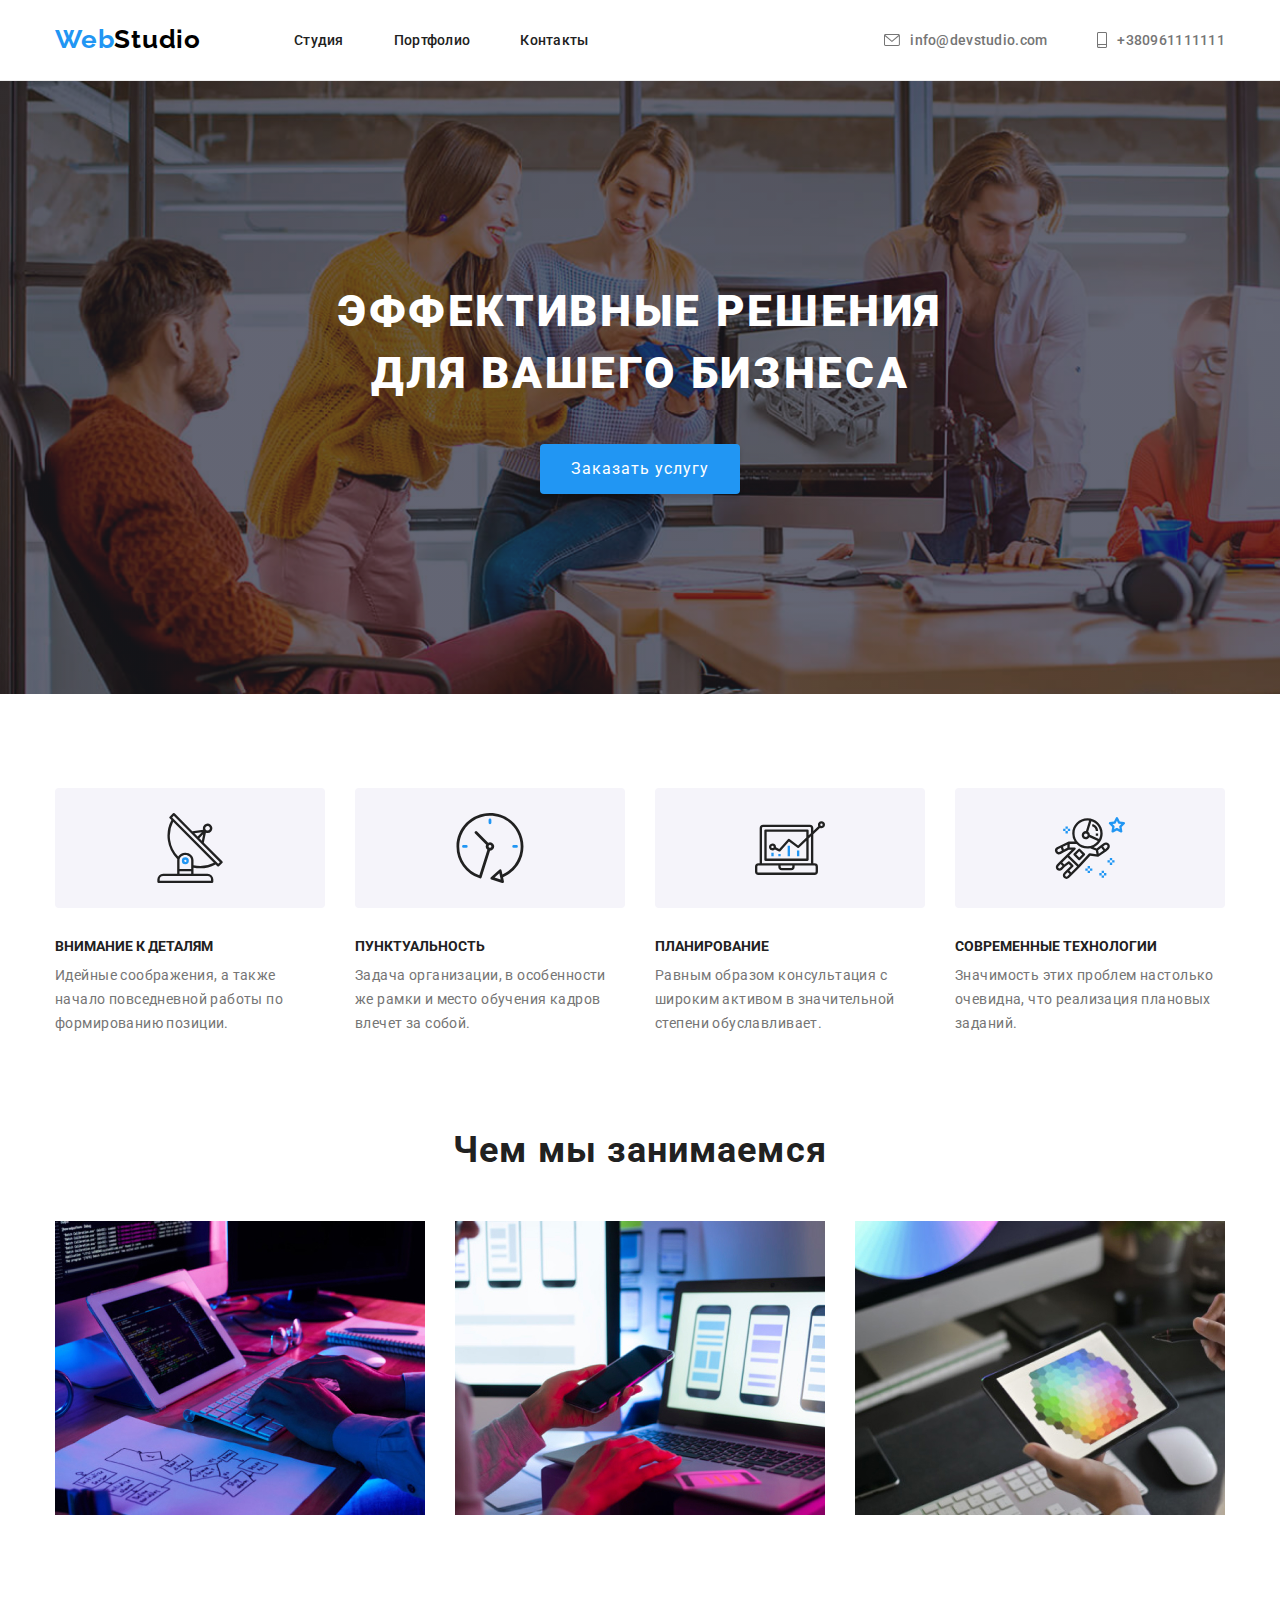
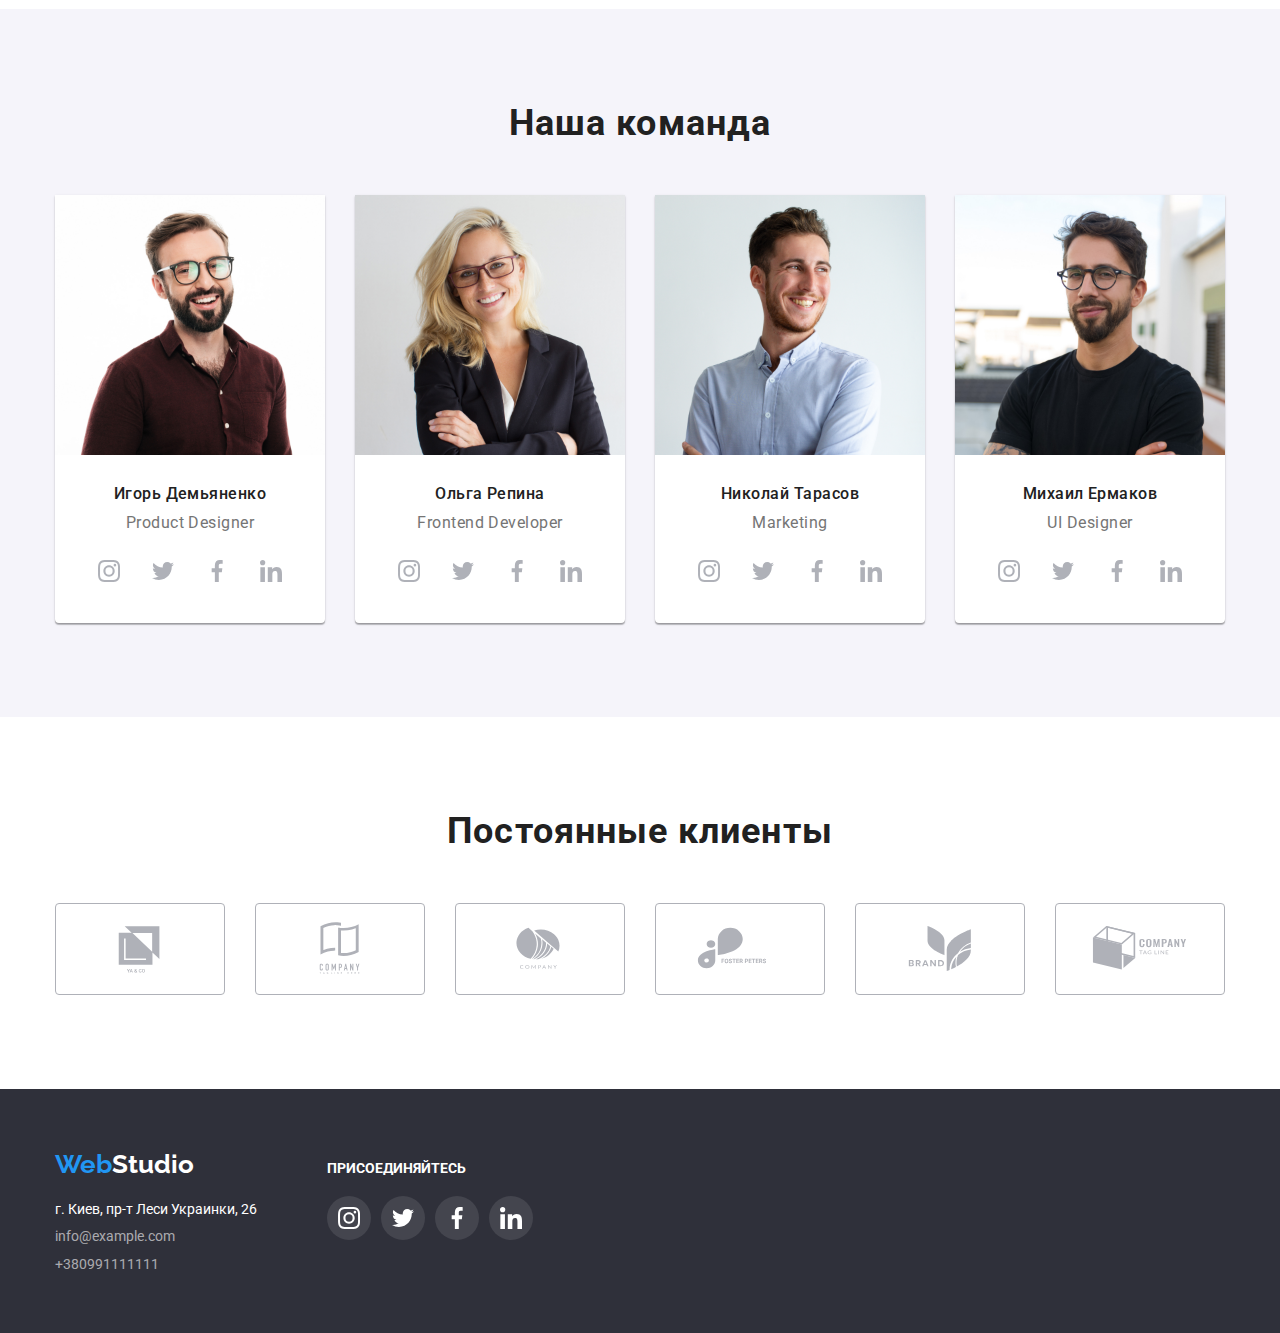
==== index.html @ 51a634ec "Добавляет файлы" ====
<!DOCTYPE html>
<html lang="ru">
  <head>
    <meta charset="utf-8" />
    <title>Студия</title>
    <link rel="preconnect" href="https://fonts.googleapis.com" />
    <link rel="preconnect" href="https://fonts.gstatic.com" crossorigin />
    <link
      href="https://fonts.googleapis.com/css2?family=Raleway:wght@700&family=Roboto:wght@400;500;700;900&display=swap"
      rel="stylesheet"
    />
    <link
      rel="stylesheet"
      href="https://cdnjs.cloudflare.com/ajax/libs/modern-normalize/1.1.0/modern-normalize.min.css"
    />
    <link rel="stylesheet" href="./css/styles.css" />
  </head>

  <body>
    <!--Хедер страницы студиа-->
    <header class="page-header">
      <div class="container maine-nav">
        <a class="logo-header" href="./index.html"
          >Web<samp class="logostudio-header">Studio</samp></a
        >
        <!--Блок навигацыи-->
        <nav>
          <ul class="nav">
            <li class="item">
              <a class="nav-link current" href="./index.html">Студия</a>
            </li>
            <li class="item">
              <a class="nav-link current" href="./portfolio.html">Портфолио</a>
            </li>
            <li class="item"><a class="nav-link" href="">Контакты</a></li>
          </ul>
        </nav>
        <!--Блок контактов хедер-->
        <ul class="contact">
          <li class="item">
            <a class="contact-link" href="mailto:info@devstudio.com"
              ><svg class="icon-contact" width="16" height="12">
                <use href="./images/icon/icons.svg#mail"></use></svg>info@devstudio.com</a>
          </li>
          <li class="item">
            <a class="contact-link" href="tel:+380961111111"
              ><svg class="icon-contact" width="10" height="16">
                <use href="./images/icon/icons.svg#tel"></use></svg>+380961111111</a>
          </li>
        </ul>
      </div>
    </header>

    <main>
      <section class="slogan">
        <h1 class="slogan-text">
          Эффективные решения <br />
          для вашего бизнеса
        </h1>
        <button class="slogan-button" type="button">Заказать услугу</button>
      </section>
      <!--Секцыя приимуществ-->
      <section class="section">
        <div class="container">
          <h2 class="title-benefits">Наши преимущества</h2>
          <ul class="content-list">
            <li class="list">
              <div class="icon-benefits">
                <svg class="content-icon" width="70" height="70">
                  <use href="./images/icon/icons.svg#antenna"></use>
                </svg>
              </div>
              <h3 class="list-title">Внимание к деталям</h3>
              <p class="list-text">
                Идейные соображения, а также начало повседневной работы по
                формированию позиции.
              </p>
            </li>
            <li class="list">
              <div class="icon-benefits">
                <svg class="content-icon" width="70" height="70">
                  <use href="./images/icon/icons.svg#clock"></use>
                </svg>
              </div>
              <h3 class="list-title">Пунктуальность</h3>
              <p class="list-text">
                Задача организации, в особенности же рамки и место обучения
                кадров влечет за собой.
              </p>
            </li>
            <li class="list">
              <div class="icon-benefits">
                <svg class="content-icon" lwidth="70" height="70">
                  <use href="./images/icon/icons.svg#diagram"></use>
                </svg>
              </div>
              <h3 class="list-title">Планирование</h3>
              <p class="list-text">
                Равным образом консультация с широким активом в значительной
                степени обуславливает.
              </p>
            </li>
            <li class="list">
              <div class="icon-benefits">
                <svg class="content-icon" lwidth="70" height="70">
                  <use href="./images/icon/icons.svg#astronaut"></use>
                </svg>
              </div>
              <h3 class="list-title">Современные технологии</h3>
              <p class="list-text">
                Значимость этих проблем настолько очевидна, что реализация
                плановых заданий.
              </p>
            </li>
          </ul>
        </div>
      </section>

      <!--Фото деятельности-->
      <section class="work section">
        <div class="container">
          <h2 class="work-title">Чем мы занимаемся</h2>
          <ul class="work-list">
            <li class="list-work">
              <img
                src="./images/whatarewedoing/imag1.jpg"
                alt="Набор кода"
                width="370"
                height="294"
              />
            </li>
            <li class="list-work">
              <img
                src="./images/whatarewedoing/imag2.jpg"
                alt="Мобильный телефон"
                width="370"
                height="294"
              />
            </li>
            <li class="list-work">
              <img
                src="./images/whatarewedoing/imag3.jpg"
                alt="Планшет с кубичной палитрой"
                width="370"
                height="294"
              />
            </li>
          </ul>
        </div>
      </section>
      <!--Секцыя с командой-->
      <section class="team section">
        <div class="container">
          <h2 class="team-title">Наша команда</h2>
          <ul class="team-list">
            <li class="foto-team-list">
              <img
                class="foto-team"
                src="./images/ourteam/imag1.jpg"
                alt="Игорь Демьяненко"
                width="270"
                height="260"
              />
              <div class="team-subtitle-text">
                <h3 class="team-subtitle">Игорь Демьяненко</h3>
                <p class="team-text" lang="en">Product Designer</p>
                <ul class="socials list">
                  <li class="socials-item">
                    <a class="socials-link socials-link-instagram link" href="">
                      <svg class="socials-icon" width="22" height="22">
                        <use href="./images/icon/icons.svg#instagram"></use>
                      </svg>
                    </a>
                  </li>
                  <li class="socials-item">
                    <a class="socials-link link socials-link-twitter" href="">
                      <svg class="socials-icon" width="22" height="22">
                        <use href="./images/icon/icons.svg#twitter"></use>
                      </svg>
                    </a>
                  </li>
                  <li class="socials-item">
                    <a class="socials-link socials-link-facebook link" href="">
                      <svg class="socials-icon" width="22" height="22">
                        <use href="./images/icon/icons.svg#facebook"></use>
                      </svg>
                    </a>
                  </li>
                  <li class="socials-item">
                    <a class="socials-link socials-link-linkedin link" href="">
                      <svg class="socials-icon" width="22" height="22">
                        <use href="./images/icon/icons.svg#linkedin"></use>
                      </svg>
                    </a>
                  </li>
                </ul>
              </div>
            </li>
            <li class="foto-team-list">
              <img
                class="foto-team"
                src="./images/ourteam/imag2.jpg"
                alt="Ольга Репина"
                width="270"
                height="260"
              />
              <div class="team-subtitle-text">
                <h3 class="team-subtitle">Ольга Репина</h3>
                <p class="team-text" lang="en">Frontend Developer</p>
                <ul class="socials list">
                  <li class="socials-item">
                    <a class="socials-link socials-link-instagram link" href="">
                      <svg class="socials-icon" width="22" height="22">
                        <use href="./images/icon/icons.svg#instagram"></use>
                      </svg>
                    </a>
                  </li>
                  <li class="socials-item">
                    <a class="socials-link link socials-link-twitter" href="">
                      <svg class="socials-icon" width="22" height="22">
                        <use href="./images/icon/icons.svg#twitter"></use>
                      </svg>
                    </a>
                  </li>
                  <li class="socials-item">
                    <a class="socials-link socials-link-facebook link" href="">
                      <svg class="socials-icon" width="22" height="22">
                        <use href="./images/icon/icons.svg#facebook"></use>
                      </svg>
                    </a>
                  </li>
                  <li class="socials-item">
                    <a class="socials-link socials-link-linkedin link" href="">
                      <svg class="socials-icon" width="22" height="22">
                        <use href="./images/icon/icons.svg#linkedin"></use>
                      </svg>
                    </a>
                  </li>
                </ul>
              </div>
            </li>
            <li class="foto-team-list">
              <img
                class="foto-team"
                src="./images/ourteam/imag3.jpg"
                alt="Николай Тарасов"
                width="270"
                height="260"
              />
              <div class="team-subtitle-text">
                <h3 class="team-subtitle">Николай Тарасов</h3>
                <p class="team-text" lang="en">Marketing</p>
                <ul class="socials list">
                  <li class="socials-item">
                    <a class="socials-link socials-link-instagram link" href="">
                      <svg class="socials-icon" width="22" height="22">
                        <use href="./images/icon/icons.svg#instagram"></use>
                      </svg>
                    </a>
                  </li>
                  <li class="socials-item">
                    <a class="socials-link link socials-link-twitter" href="">
                      <svg class="socials-icon" width="22" height="22">
                        <use href="./images/icon/icons.svg#twitter"></use>
                      </svg>
                    </a>
                  </li>
                  <li class="socials-item">
                    <a class="socials-link socials-link-facebook link" href="">
                      <svg class="socials-icon" width="22" height="22">
                        <use href="./images/icon/icons.svg#facebook"></use>
                      </svg>
                    </a>
                  </li>
                  <li class="socials-item">
                    <a class="socials-link socials-link-linkedin link" href="">
                      <svg class="socials-icon" width="22" height="22">
                        <use href="./images/icon/icons.svg#linkedin"></use>
                      </svg>
                    </a>
                  </li>
                </ul>
              </div>
            </li>
            <li class="foto-team-list">
              <img
                class="foto-team"
                src="./images/ourteam/imag4.jpg"
                alt="Михаил Ермаков"
                width="270"
                height="260"
              />
              <div class="team-subtitle-text">
                <h3 class="team-subtitle">Михаил Ермаков</h3>
                <p class="team-text" lang="en">UI Designer</p>
                <ul class="socials list">
                  <li class="socials-item">
                    <a class="socials-link socials-link-instagram link" href="">
                      <svg class="socials-icon" width="22" height="22">
                        <use href="./images/icon/icons.svg#instagram"></use>
                      </svg>
                    </a>
                  </li>
                  <li class="socials-item">
                    <a class="socials-link link socials-link-twitter" href="">
                      <svg class="socials-icon" width="22" height="22">
                        <use href="./images/icon/icons.svg#twitter"></use>
                      </svg>
                    </a>
                  </li>
                  <li class="socials-item">
                    <a class="socials-link socials-link-facebook link" href="">
                      <svg class="socials-icon" width="22" height="22">
                        <use href="./images/icon/icons.svg#facebook"></use>
                      </svg>
                    </a>
                  </li>
                  <li class="socials-item">
                    <a class="socials-link socials-link-linkedin link" href="">
                      <svg class="socials-icon" width="22" height="22">
                        <use href="./images/icon/icons.svg#linkedin"></use>
                      </svg>
                    </a>
                  </li>
                </ul>
              </div>
            </li>
          </ul>
        </div>
      </section>
      <!--Секция постояные клиенти-->
      <section class="clients section">
        <div class="container">
        <h2 class="title-clients">Постоянные клиенты</h2>
        <ul class="clients-list-icon-link">
          <li class="clients-list">
            <a class="clients-link" href="">
              <svg class="clients-icon" width="106" height="60">
                <use href="./images/icon/icons.svg#Logo1"></use>
              </svg>
            </a>
          </li>
          <li class="clients-list">
            <a class="clients-link" href="">
              <svg class="clients-icon" width="106" height="60">
                <use href="./images/icon/icons.svg#Logo2"></use>
              </svg>
            </a>
          </li>
          <li class="clients-list">
            <a class="clients-link" href="">
              <svg class="clients-icon" width="106" height="60">
                <use href="./images/icon/icons.svg#Logo3"></use>
              </svg>
            </a>
          </li>
          <li class="clients-list">
            <a class="clients-link" href="">
              <svg class="clients-icon" width="106" height="60">
                <use href="./images/icon/icons.svg#Logo4"></use>
              </svg>
            </a>
          </li>
          <li class="clients-list">
            <a class="clients-link" href="">
              <svg class="clients-icon" width="106" height="60">
                <use href="../images/icon/icons.svg#Logo5"></use>
              </svg>
            </a>
          </li>
          <li class="clients-list">
            <a class="clients-link" href="">
              <svg class="clients-icon" width="106" height="60">
                <use href="./images/icon/icons.svg#Logo6"></use>
              </svg>
            </a>
          </li>
        </ul>
      </div>
      </section>
    </main>
    <!--Футер страницы Студия с контактами-->
    <footer class="page-footer">
      <div class="container footer-container">
      <div class="address-wraper">
        <a class="logo-footer" href="./index.html"
          >Web<samp class="logostudio-footer">Studio</samp></a>
        <address class="address">
          <ul class="address-list">
            <li class="contact-list-footer">
              <a
                class="contactfooter-map"
                href="https://www.google.com/maps/place/бул.+Леси+Украинки,+26,+Киев,+02000/data=!4m2!3m1!1s0x40d4cf0e033ecbe9:0x57a4dffefec77da0?sa=X&ved=2ahUKEwislPPghuL1AhVr-ioKHfEvBboQ8gF6BAgbEAE"
                target="_blank"
                >г. Киев, пр-т Леси Украинки, 26</a>
            </li>
            <li class="contact-list-footer">
              <a class="contactfooter" href="mailto:info@example.com"
                >info@example.com</a>
            </li>
            <li class="contact-list-footer">
              <a class="contactfooter" href="tel:+380991111111"
                >+380991111111</a>
            </li>
          </ul>
        </address>
      </div>
      <div class="socials-link-wraper">
        <h2 class="text-footer-socials">присоединяйтесь</h2>
        <ul class="socials-list-footer">
          <li class="socials-footer">
            <a class="socials-link-footer" href="">
              <svg class="socials-icon-footer" width="22" height="22">
                <use href="./images/icon/icons.svg#instagram"></use>
              </svg>
            </a>
          </li>
          <li class="socials-footer">
            <a class="socials-link-footer" href="">
              <svg class="socials-icon-footer" width="22" height="22">
                <use href="./images/icon/icons.svg#twitter"></use>
              </svg>
            </a>
          </li>
          <li class="socials-footer">
            <a class="socials-link-footer" href="">
              <svg class="socials-icon-footer" width="22" height="22">
                <use href="./images/icon/icons.svg#facebook"></use>
              </svg>
            </a>
          </li>
          <li class="socials-footer">
            <a class="socials-link-footer" href="">
              <svg class="socials-icon-footer" width="22" height="22">
                <use href="./images/icon/icons.svg#linkedin"></use>
              </svg>
            </a>
          </li>
        </ul>
      </div>
    </div>
    </footer>
  </body>
</html>
---- css/styles.css ----
:root {
  /*Шрифти*/
  --main-fons: "Roboto", sans-serif;
  --secondary-fons: "Raleway", sans-serif;
  /*Цвет*/
  --main-color: #212121;
  --complementary-color: #757575;
  --activ-link-but: #2196f3;
  --background-button: #f5f4fa;
  --white: #fff;
  --icon-color: #AFB1B8;
}

h1,
h2,
h3,
h4,
p {
  margin-top: 0;
  margin-bottom: 0;
}

ul {
  list-style: none;
  margin: 0;
  padding: 0;
}

body {
  color: var(--main-color);
  background-color: var(--white);
  font-family: var(--main-fons);
}

img {
  max-width: 100%;
  height: auto;
  display: block;
}
.container {
  width: 1200px;
  padding-left: 15px;
  padding-right: 15px;
  margin-left: auto;
  margin-right: auto;
}
.section {
  padding-top: 94px;
  padding-bottom: 94px;
}

/*Стили хидера*/
.page-header {
  border-bottom: 1px solid #ececec;
}
.maine-nav {
  display: flex;
  align-items: center;
}
.logo-header {
  color: var(--activ-link-but);

  text-decoration: none;
  font-family: var(--secondary-fons);
  font-size: 26px;
  font-weight: 700;
  line-height: 1.2;
  letter-spacing: 0.03em;
}
.logostudio-header {
  color: rgb(0, 0, 0);
  text-decoration: none;
  font-family: var(--secondary-fons);
  font-size: 26px;
  font-weight: 700;
  line-height: 1.2;
  letter-spacing: 0.03em;
}

.nav {
  display: flex;
  margin-left: 93px;
}
.nav .item + .item {
  margin-left: 50px;
}

.nav-link {
  display: block;
  padding-top: 32px;
  padding-bottom: 32px;

  color: var(--main-color);

  font-size: 14px;
  font-weight: 500;
  line-height: 1.15;
  letter-spacing: 0.02em;
  text-decoration: none;
}


.nav-link:hover,
.nav-link:focus {
  color: var(--activ-link-but);
}
.contact {
  display: flex;
  list-style: none;
  margin-left: auto;
}
.contact .item + .item {
  margin-left: 50px;
}
.contact-link {
display: flex;
justify-content: center;
align-items: center;
  padding-top: 32px;
  padding-bottom: 32px;

  color: var(--complementary-color);
  font-weight: 500;
  font-size: 14px;
  line-height: 1.15;
  letter-spacing: 0.02em;
  text-decoration: none;
}
.contact-link:hover,
.contact-link:focus {
  color: var(--activ-link-but);
}
.icon-contact{
margin-right: 10px;
fill: currentColor;
}

/*Стиль слогана и кнопка заказа на странице "Студия". */
.slogan {
  max-width: 1600px;
  margin-left: auto;
  margin-right: auto;
  padding-top: 200px;
  padding-bottom: 200px;
  background-color: #2f303a;
  text-align: center;

  background-image: linear-gradient(rgba(47, 48, 58, 0.4), rgba(47, 48, 58, 0.4)), url(../images/Imgbg.png);
  background-repeat: no-repeat;
  background-size: cover;

}
.slogan-text {
  color: var(--white);

  font-weight: 900;
  font-size: 44px;
  line-height: 1.4;
  text-align: center;
  letter-spacing: 0.06em;
  text-transform: uppercase;
}
.slogan-button {
  margin-top: 40px;

  color: var(--white);
  background-color: var(--activ-link-but);

  width: 200px;
  height: 50px;
  font-size: 16px;
  line-height: 1.87;
  text-align: center;
  letter-spacing: 0.06em;
  box-shadow: 0px 4px 4px rgba(0, 0, 0, 0.15);
  border-radius: 4px;
  border: var(--activ-link-but);
  cursor: pointer;
}
.slogan-button:hover,
.slogan-button:focus {
  background-color: #188ce8;
}
/*Стиль списка текста на странице "Студия".*/
.title-benefits {
  position: absolute;
  width: 1px;
  height: 1px;
  margin: -1px;
  border: 0;
  padding: 0;
  white-space: nowrap;
  clip-path: inset(100%);
  clip: rect(0 0 0 0);
  overflow: hidden;
}

.content-list {
  display: flex;
}
.content-list .list + .list {
  margin-left: 30px;
}

.icon-benefits{
  display: flex;
  justify-content: center;
  align-items: center;
  margin-bottom: 30px;

  width: 270px;
  height: 120px;
  background-color: var(--background-button);
  border-radius: 4px;
}

.list-title {
  text-transform: uppercase;
  font-style: normal;
  font-weight: 700;
  font-size: 14px;
  line-height: 16px;
  letter-spacing: 1.14;
}
.list-text {
  margin-top: 10px;

  width: 270px;
  color: var(--complementary-color);
  font-weight: 400;
  font-size: 14px;
  line-height: 1.7;
  letter-spacing: 0.03em;
}

/*Стиль заголовка на странице "Студия".*/
.work {
  padding-top: 0;
}
.work-list {
  margin-top: 50px;
  display: flex;
}
.work-list .list-work + .list-work {
  margin-left: 30px;
  margin-right: 0;
}
.work-title {
  font-weight: 700;
  font-size: 36px;
  line-height: 1.16;
  text-align: center;
  letter-spacing: 0.03em;
}

/*Стиль заголовков и текста информации о команде на странице "Студия".*/
.team {
  background-color: #f5f4fa;
}
.team-list {
  display: flex;
}
.team-title {
  margin-bottom: 50px;

  font-weight: 700;
  font-size: 36px;
  line-height: 1.16;
  text-align: center;
  letter-spacing: 0.03em;
}
.foto-team-list {
  background-color: var(--white);
  text-align: center;
  width: 270px;
  box-shadow: 0px 1px 3px rgba(0, 0, 0, 0.12), 0px 1px 1px rgba(0, 0, 0, 0.14),
    0px 2px 1px rgba(0, 0, 0, 0.2);
  border-radius: 0px 0px 4px 4px;
}
.team-list .foto-team-list + .foto-team-list {
  margin-left: 30px;
  margin-right: 0px;
}
.team-subtitle-text {
  padding-top: 30px;
  padding-bottom: 30px;
}
.team-subtitle {
  font-weight: 500;
  font-size: 16px;
  line-height: 1.18;
  letter-spacing: 0.03em;
}
.team-text {
  padding-top: 10px;
  padding-bottom: 16px;

  color: var(--complementary-color);
  font-weight: 400;
  font-size: 16px;
  line-height: 1.18;
  letter-spacing: 0.03em;
}
.team-list {
  list-style: none;
}

.socials {
  display: flex;
  justify-content: center;
}
.socials-item {
  margin-right: 10px;
}
.socials-item:last-child{
  margin-right: 0;
}
.socials-link {
  display: flex;
  justify-content: center;
  align-items: center;

  width: 44px;
  height: 44px;

  background-color: var(--white);
  border-radius: 50%;
}
.socials-link:hover,
.socials-link:focus {
  background-color: var(--activ-link-but)}
.socials-link:hover .socials-icon,
.socials-link:focus .socials-icon{fill: var(--white);}
.socials-icon{
  fill: var(--icon-color);
}

/*Стили постояные клиенты*/
.title-clients{
  margin-bottom: 50px;

  font-weight: 700;
  font-size: 36px;
  line-height: 1.16;
  text-align: center;
  letter-spacing: 0.03em;
}

.clients-list-icon-link{
  display: flex;
}

.clients-list{
width: 170px;
height: 92px;
margin-right: 30px;

border: 1px solid var(--icon-color);
box-sizing: border-box;
border-radius: 4px;
}
.clients-list:hover,
.clients-list:focus{
  border: 1px solid var(--activ-link-but);
  box-sizing: border-box;
  border-radius: 4px;
}
.clients-list:last-child {
  margin-right: 0;
}

.clients-link{
  display: flex;
  justify-content: center;
  align-items: center;
  box-sizing: border-box;
  width: 100%;
  height: 100%;
  fill: var(--icon-color);
  cursor: pointer;
}
.clients-link:hover,
.clients-link:focus{
  fill: var(--activ-link-but);
}



/*Стиль кнопок фильтра на странице "Портфолио".*/

.title-hiding{
  position: absolute;
    width: 1px;
    height: 1px;
    margin: -1px;
    border: 0;
    padding: 0;
    white-space: nowrap;
    clip-path: inset(100%);
    clip: rect(0 0 0 0);
    overflow: hidden;}
.filter {
  list-style: none;
  display: flex;
  justify-content: center;
  margin-bottom: 56px;
}

.filter-button:not(:last-child) {
  margin-right: 8px;
}

.button {
  padding: 6px 22px;
  list-style: none;
  border-radius: 4px;
  cursor: pointer;
  border: none;

  color: var(--main-color);
  background-color: var(--background-button);

  font-family: var(--main-fons);
  font-style: normal;
  font-weight: 500;
  font-size: 16px;
  line-height: 1.62;
  text-align: center;
  letter-spacing: 0.03em;
}
.button:hover,
.button:focus {
  background-color: var(--activ-link-but);
  color: var(--white);
  box-shadow: 0px 3px 1px rgba(0, 0, 0, 0.1), 0px 1px 2px rgba(0, 0, 0, 0.08),
    0px 2px 2px rgba(0, 0, 0, 0.12);
}

/*Стиль текста портфолио на странице "Портфолио".*/
.portfolio {
  list-style: none;
  display: flex;
  flex-wrap: wrap;
}

.portfolio-list {
  background-color: var(--white);
  width: 370px;
  margin-right: 30px;
  margin-bottom: 30px;
}
.portfolio-list:nth-child(3n) {
  margin-right: 0;
}
.portfolio-list:nth-last-child(-n + 3) {
  margin-bottom: 0px;
}

.portfolio-link{
  display: block;
  text-decoration: none;
}
.portfolio-link:hover,
.portfolio-link:focus{

  box-shadow: 0px 1px 1px rgba(0, 0, 0, 0.12), 0px 4px 4px rgba(0, 0, 0, 0.06),
  1px 4px 6px rgba(0, 0, 0, 0.16);}


.portfolio-title-text {
  padding: 20px 24px 20px 24px;
  background: #ffffff;
  border-right: 1px solid #eeeeee;
  border-bottom: 1px solid #eeeeee;
  border-left: 1px solid #eeeeee;
  box-sizing: border-box;
}

.title-portfolio {
color: var(--main-color);
  font-weight: 700;
  font-size: 18px;
  line-height: 2;
  letter-spacing: 0.06em;
}
.text-portfolio {
  margin-top: 4px;
  color: var(--complementary-color);
  font-size: 16px;
  line-height: 1.87;
  letter-spacing: 0.03em;
}


/*Стиль футера*/

.page-footer {
  padding-top: 60px;
  padding-bottom: 60px;
  background-color: #2f303a;
}

.footer-container{
display: flex;
align-items: baseline;
}
.address-wraper{
margin-right: 70px;
}
.logo-footer {
  color: var(--activ-link-but);
  text-decoration: none;
  font-family: var(--secondary-fons);
  font-size: 26px;
  font-weight: 700;
  line-height: 1.2;
}
.logostudio-footer {
  text-align: center;
  color: var(--white);
  text-decoration: none;
  font-family: var(--secondary-fons);
  font-size: 26px;
  font-weight: 700;
  line-height: 1.2;
}
.address {
  margin-top: 20px;
}
.address-list {
  list-style: none;
}

.contact-list-footer:not(:last-child) {
  margin-bottom: 9px;
}
.contactfooter-map {
  margin-top: 20px;
  color: var(--white);
  font-style: normal;
  text-decoration: none;
  font-size: 14px;
}
.contactfooter-map:hover,
.contactfooter-map:focus{
  color: var(--activ-link-but);
}
.contactfooter {
  color: rgba(255, 255, 255, 0.6);
  font-style: normal;
  text-decoration: none;
  font-size: 14px;
}
.contactfooter:hover,
.contactfooter:focus{
  color: var(--activ-link-but);
}

.socials-link-wraper{
display: block;
}
.text-footer-socials{
  margin-bottom: 20px;

  text-transform: uppercase;
  font-style: normal;
  font-weight: 700;
  font-size: 14px;
  line-height: 16px;
  letter-spacing: 1.14;
  color: var(--white);
}

.socials-list-footer{
display: flex;
}
.socials-footer:not(last-chilt) {
  margin-right: 10px
}
.socials-link-footer{
  display: flex;
  justify-content: center;
  align-items: center;

  width: 44px;
  height: 44px;

  background-color: rgba(255, 255, 255, 0.1);;
  border-radius: 50%;
}

.socials-icon-footer{
  fill: var(--white);
}
.socials-link-footer:hover,
.socials-link-footer:focus {
  background-color: var(--activ-link-but)}
.socials-link-footer:hover .socials-icon-footer,
.socials-link-footer:focus .socials-icon-footer{fill: var(--white);}
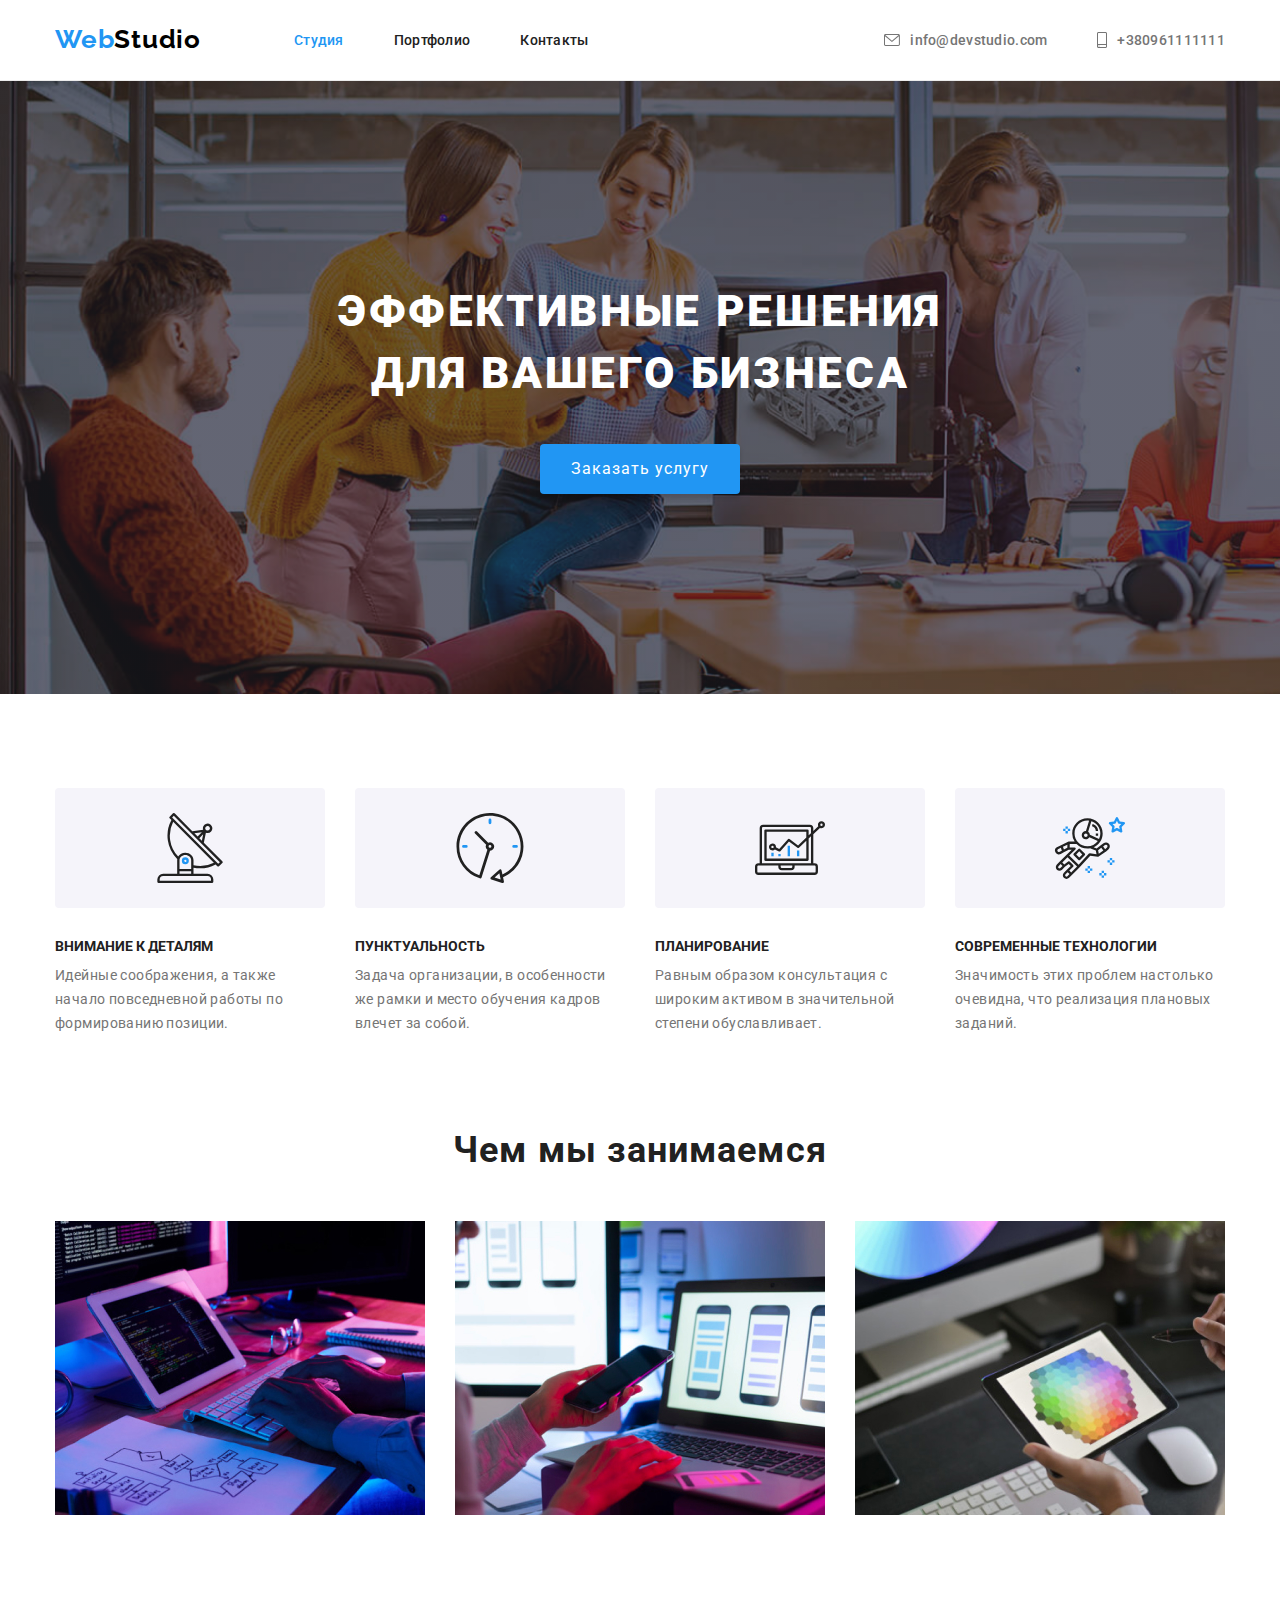
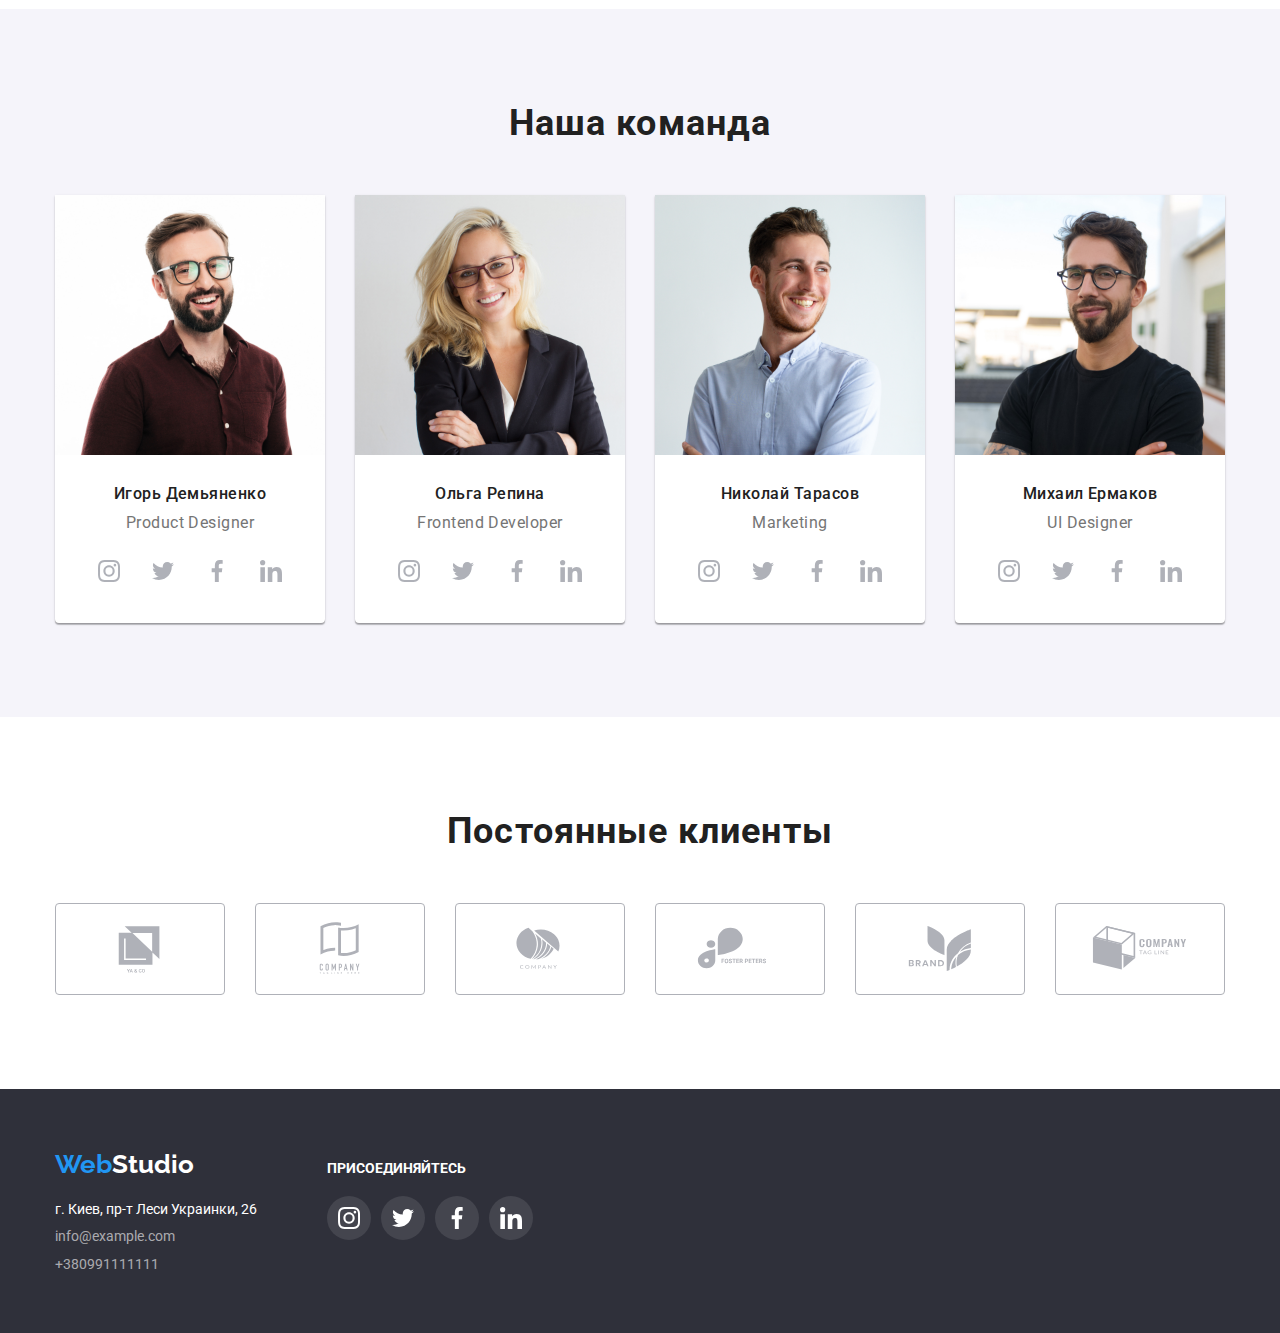
==== commit 4ec466ab: "Добавляет иконки" ====
--- a/index.html
+++ b/index.html
@@ -30,7 +30,7 @@
               <a class="nav-link current" href="./index.html">Студия</a>
             </li>
             <li class="item">
-              <a class="nav-link current" href="./portfolio.html">Портфолио</a>
+              <a class="nav-link" href="./portfolio.html">Портфолио</a>
             </li>
             <li class="item"><a class="nav-link" href="">Контакты</a></li>
           </ul>
@@ -57,7 +57,15 @@
           Эффективные решения <br />
           для вашего бизнеса
         </h1>
-        <button class="slogan-button" type="button">Заказать услугу</button>
+        <button class="slogan-button" type="button" data-modal-open>Заказать услугу</button>
+        <div class="backdrop is-hidden" data-modal>
+          <div class="modal">
+            <p class="modal-text">
+              ghghghghgh
+            </p>
+            <bгtton class="button-modal-clos" type="button" data-modal-close>Закрыть</bгtton>
+          </div>
+        </div>
       </section>
       <!--Секцыя приимуществ-->
       <section class="section">
@@ -440,5 +448,6 @@
       </div>
     </div>
     </footer>
+    <script src="./js/modal.js"></script>
   </body>
 </html>
--- a/css/styles.css
+++ b/css/styles.css
@@ -104,6 +104,10 @@
 .nav-link:focus {
   color: var(--activ-link-but);
 }
+.nav .current {
+  color: var(--activ-link-but);
+}
+
 .contact {
   display: flex;
   list-style: none;
@@ -181,6 +185,47 @@
 .slogan-button:focus {
   background-color: #188ce8;
 }
+
+/*Модальное окно*/
+.backdrop {
+  position: fixed;
+  left: 0;
+  top: 0;
+
+  width: 100vw;
+  height: 100vh;
+
+  background: rgba(0, 0, 0, 0.2);
+  transition: opacity 250ms cubic-bezier(0.4, 0, 0.2, 1), visibility 250ms cubic-bezier(0.4, 0, 0.2, 1);
+  transform: scale(1.3);
+  }
+
+  .backdrop.is-hidden {
+  opacity: 0;
+  visibility: hidden;
+  pointer-events: 0;
+  }
+
+  .modal{
+  position: absolute;
+  top: 50%;
+  left: 50%;
+  transform: translate(-50%,-50%);
+
+  width:528px;
+  height: 581px;
+
+  background: #FFFFFF;
+  box-shadow: 0px 1px 3px rgba(0, 0, 0, 0.12),
+  0px 1px 1px rgba(0, 0, 0, 0.14),
+  0px 2px 1px rgba(0, 0, 0, 0.2);
+  border-radius: 4px;
+  }
+
+.button-modal-clos{
+
+}
+
 /*Стиль списка текста на странице "Студия".*/
 .title-benefits {
   position: absolute;
@@ -292,8 +337,8 @@
   letter-spacing: 0.03em;
 }
 .team-text {
-  padding-top: 10px;
-  padding-bottom: 16px;
+  margin-top: 10px;
+  margin-bottom: 16px;
 
   color: var(--complementary-color);
   font-weight: 400;
@@ -596,4 +641,5 @@
 .socials-link-footer:focus {
   background-color: var(--activ-link-but)}
 .socials-link-footer:hover .socials-icon-footer,
-.socials-link-footer:focus .socials-icon-footer{fill: var(--white);}+.socials-link-footer:focus .socials-icon-footer{fill: var(--white);}
+
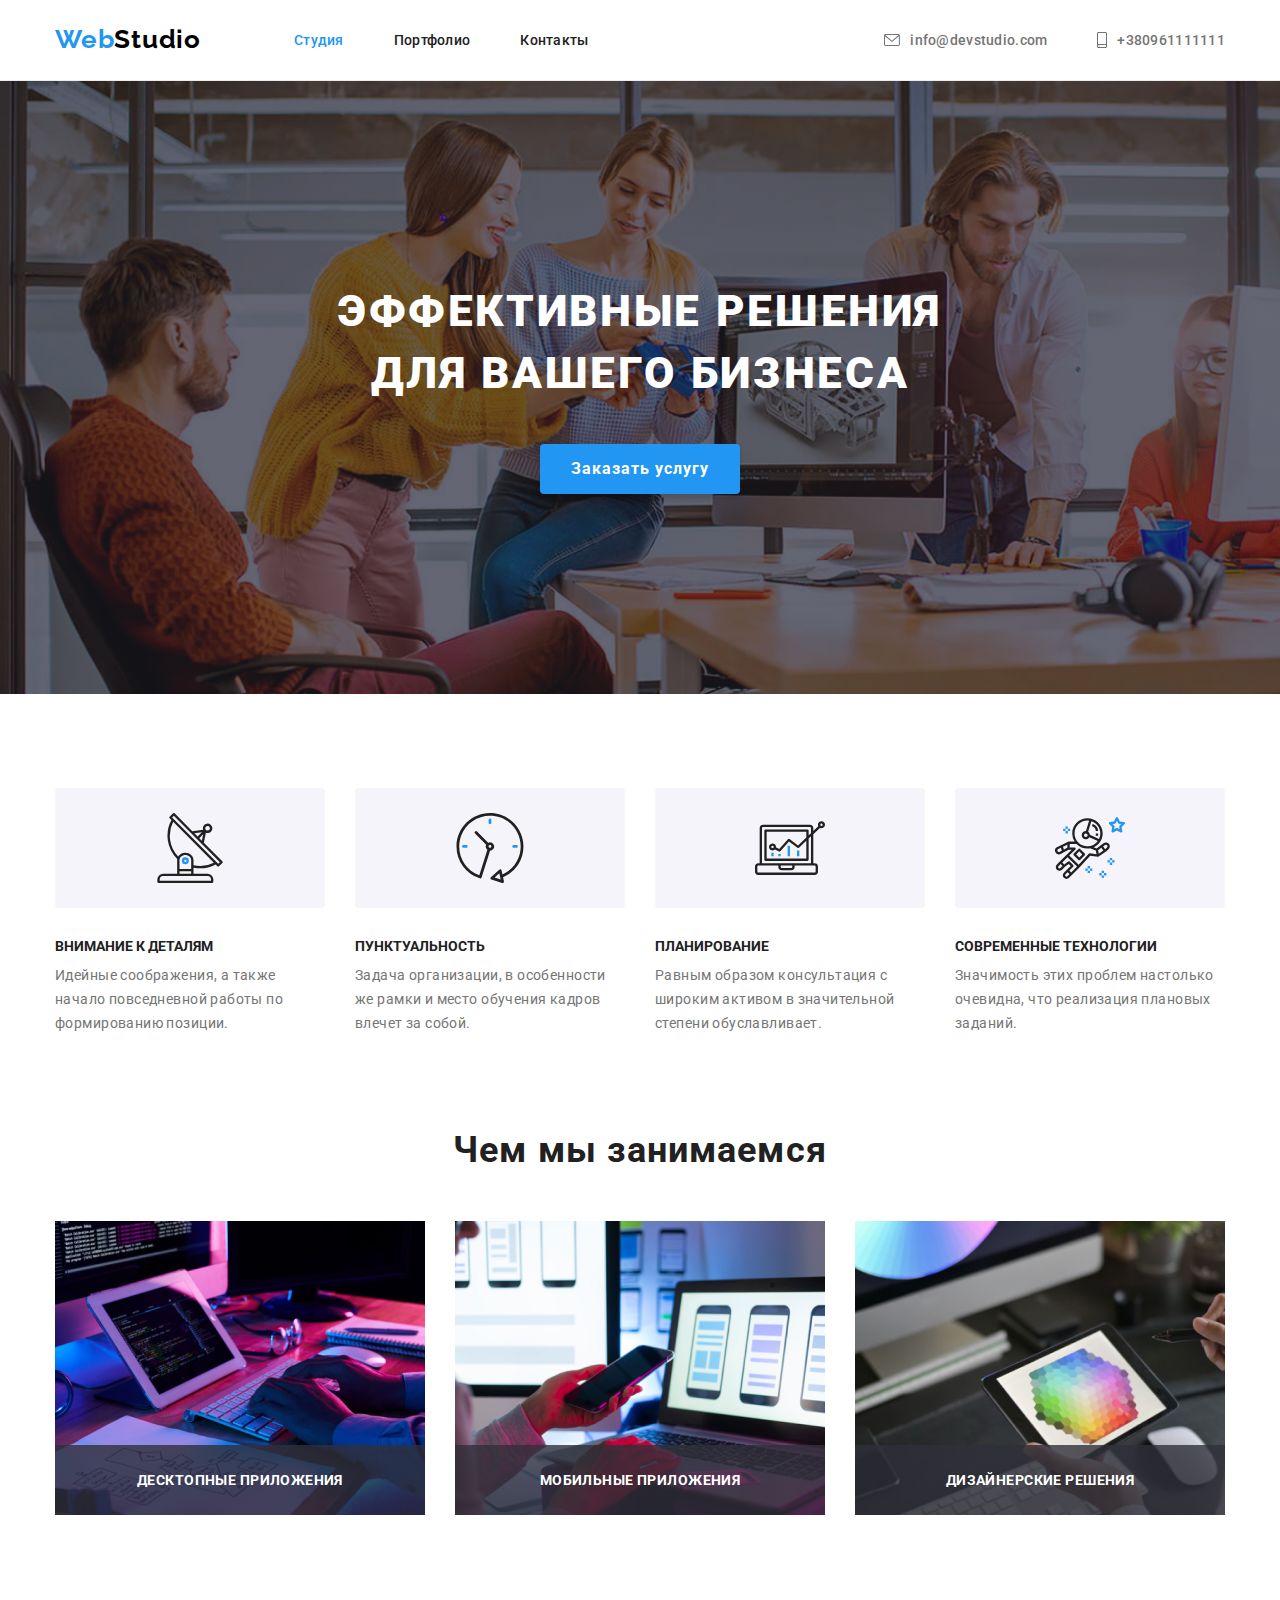
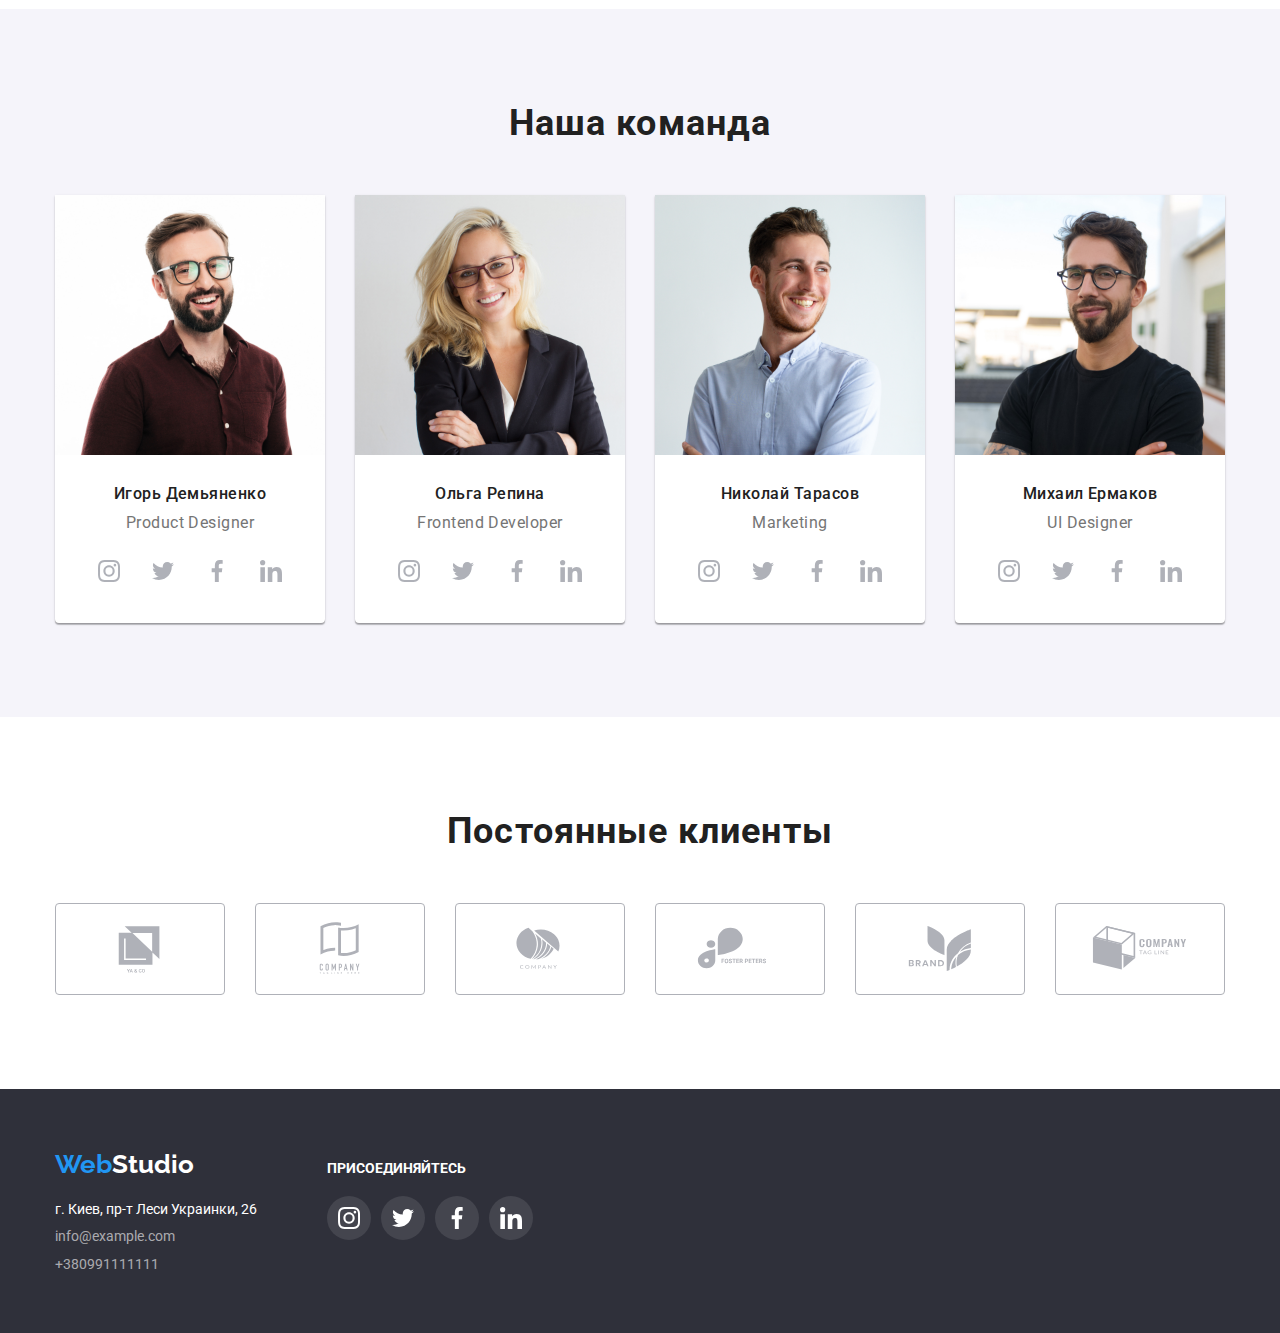
==== commit 811e815b: "Добавляет label" ====
--- a/index.html
+++ b/index.html
@@ -58,12 +58,16 @@
           для вашего бизнеса
         </h1>
         <button class="slogan-button" type="button" data-modal-open>Заказать услугу</button>
-        <div class="backdrop is-hidden" data-modal>
+        <div class="modal-backdrop is-hidden" data-modal>
           <div class="modal">
             <p class="modal-text">
               ghghghghgh
             </p>
-            <bгtton class="button-modal-clos" type="button" data-modal-close>Закрыть</bгtton>
+            <bгtton class="button-modal-clos" type="button" data-modal-close>
+              <svg class="button-modal-clos-svg" width="11" height="11">
+                <use href="./images/icon/icons.svg#clos-bt"></use>
+              </svg>
+            </bгtton>
           </div>
         </div>
       </section>
@@ -130,28 +134,37 @@
           <h2 class="work-title">Чем мы занимаемся</h2>
           <ul class="work-list">
             <li class="list-work">
-              <img
-                src="./images/whatarewedoing/imag1.jpg"
-                alt="Набор кода"
-                width="370"
-                height="294"
-              />
+            <div class="label-img-text">
+              <img class="img-label"
+              src="./images/whatarewedoing/imag1.jpg"
+              alt="Набор кода"
+              width="370"
+              height="294"
+              />
+              <p class="label">Десктопные приложения</p>
+            </div>
             </li>
             <li class="list-work">
-              <img
-                src="./images/whatarewedoing/imag2.jpg"
-                alt="Мобильный телефон"
-                width="370"
-                height="294"
-              />
+            <div class="label-img-text">
+              <img class="img-label"
+              src="./images/whatarewedoing/imag2.jpg"
+              alt="Мобильный телефон"
+              width="370"
+              height="294"
+              />
+              <p class="label">Мобильные приложения</p>
+            </div>
             </li>
             <li class="list-work">
-              <img
-                src="./images/whatarewedoing/imag3.jpg"
-                alt="Планшет с кубичной палитрой"
-                width="370"
-                height="294"
-              />
+            <div class="label-img-text">
+              <img class="img-label"
+              src="./images/whatarewedoing/imag3.jpg"
+              alt="Планшет с кубичной палитрой"
+              width="370"
+              height="294"
+              />
+              <p class="label">Дизайнерские решения</p>
+            </div>
             </li>
           </ul>
         </div>
--- a/css/styles.css
+++ b/css/styles.css
@@ -167,15 +167,16 @@
 .slogan-button {
   margin-top: 40px;
 
-  color: var(--white);
-  background-color: var(--activ-link-but);
 
   width: 200px;
   height: 50px;
   font-size: 16px;
+  font-weight: 700;
   line-height: 1.87;
   text-align: center;
   letter-spacing: 0.06em;
+  color: var(--white);
+  background-color: var(--activ-link-but);
   box-shadow: 0px 4px 4px rgba(0, 0, 0, 0.15);
   border-radius: 4px;
   border: var(--activ-link-but);
@@ -187,20 +188,19 @@
 }
 
 /*Модальное окно*/
-.backdrop {
-  position: fixed;
+.modal-backdrop {
+  position: absolute;
   left: 0;
   top: 0;
-
   width: 100vw;
   height: 100vh;
-
   background: rgba(0, 0, 0, 0.2);
-  transition: opacity 250ms cubic-bezier(0.4, 0, 0.2, 1), visibility 250ms cubic-bezier(0.4, 0, 0.2, 1);
-  transform: scale(1.3);
+  transition: opacity 250ms cubic-bezier(0.4, 0, 0.2, 1), opacity 250ms cubic-bezier(0.4, 0, 0.2, 1);
+  transform: opacity(1.5);
+  z-index: 3;
   }
 
-  .backdrop.is-hidden {
+  .modal-backdrop.is-hidden {
   opacity: 0;
   visibility: hidden;
   pointer-events: 0;
@@ -211,11 +211,9 @@
   top: 50%;
   left: 50%;
   transform: translate(-50%,-50%);
-
   width:528px;
   height: 581px;
-
-  background: #FFFFFF;
+  background: var(--white);
   box-shadow: 0px 1px 3px rgba(0, 0, 0, 0.12),
   0px 1px 1px rgba(0, 0, 0, 0.14),
   0px 2px 1px rgba(0, 0, 0, 0.2);
@@ -223,8 +221,20 @@
   }
 
 .button-modal-clos{
-
-}
+  position: absolute;
+  top: 8px;
+  right: 8px;
+  display: flex;
+  justify-content: center;
+  align-items: center;
+  width: 30px;
+  height: 30px;
+  border-radius: 50%;
+  background: var(--white);
+  border: 1px solid rgba(0, 0, 0, 0.1);
+  cursor: pointer;
+}
+
 
 /*Стиль списка текста на странице "Студия".*/
 .title-benefits {
@@ -285,7 +295,12 @@
 .work-list {
   margin-top: 50px;
   display: flex;
-}
+
+}
+.list-work{
+list-style-type: none;
+}
+
 .work-list .list-work + .list-work {
   margin-left: 30px;
   margin-right: 0;
@@ -295,6 +310,34 @@
   font-size: 36px;
   line-height: 1.16;
   text-align: center;
+  letter-spacing: 0.03em;
+}
+
+.label-img-text{
+position: relative;
+}
+
+.img-label{
+margin-right: 0;
+
+}
+.label{
+  display: flex;
+  justify-content: center;
+  align-items: center;
+  position: absolute;
+  bottom: 0;
+
+  width: 370px;
+  height: 70px;
+  background: rgba(47, 48, 58, 0.8);
+
+  font-size: 14px;
+  font-weight: 700;
+  color: var(--white);
+  line-height: 1.17;
+  text-transform: uppercase;
+
   letter-spacing: 0.03em;
 }
 
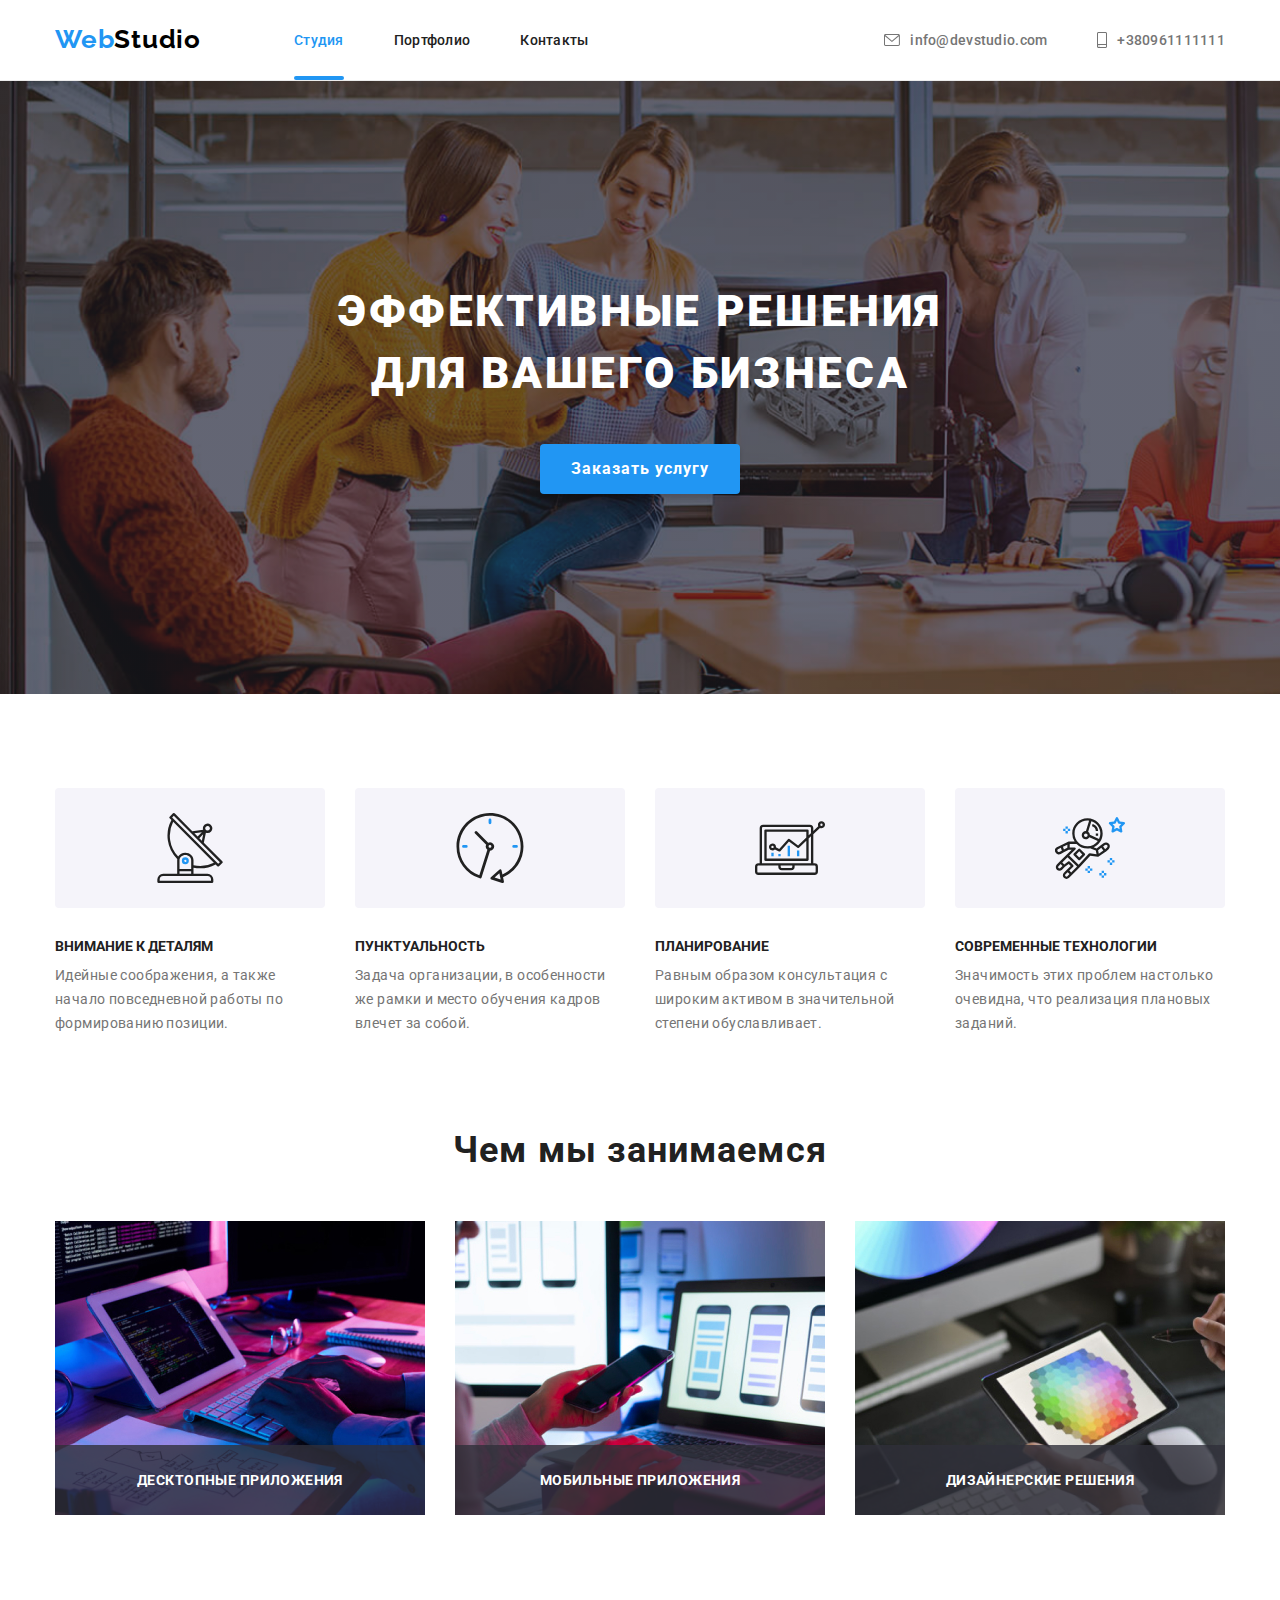
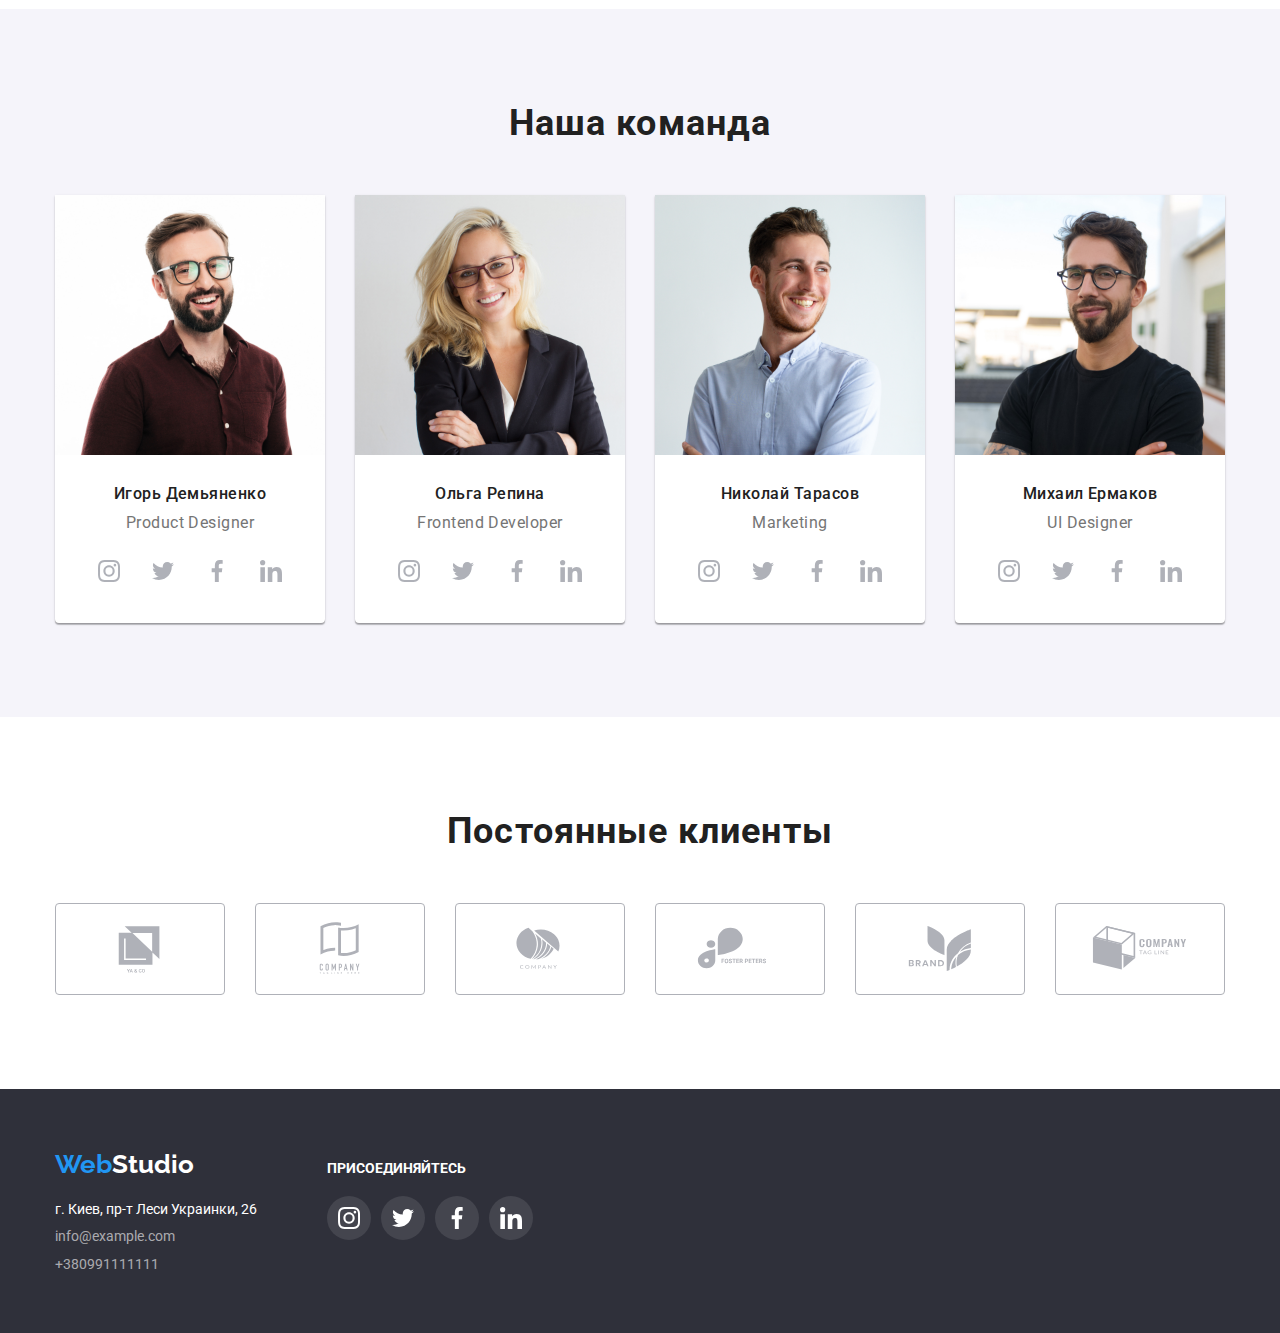
==== commit 75e60eff: "Добавляет анимацию" ====
--- a/index.html
+++ b/index.html
@@ -63,11 +63,11 @@
             <p class="modal-text">
               ghghghghgh
             </p>
-            <bгtton class="button-modal-clos" type="button" data-modal-close>
+            <button class="button-modal-clos" type="button" data-modal-close>
               <svg class="button-modal-clos-svg" width="11" height="11">
                 <use href="./images/icon/icons.svg#clos-bt"></use>
               </svg>
-            </bгtton>
+            </button>
           </div>
         </div>
       </section>
@@ -102,7 +102,7 @@
             </li>
             <li class="list">
               <div class="icon-benefits">
-                <svg class="content-icon" lwidth="70" height="70">
+                <svg class="content-icon" width="70" height="70">
                   <use href="./images/icon/icons.svg#diagram"></use>
                 </svg>
               </div>
@@ -114,7 +114,7 @@
             </li>
             <li class="list">
               <div class="icon-benefits">
-                <svg class="content-icon" lwidth="70" height="70">
+                <svg class="content-icon" width="70" height="70">
                   <use href="./images/icon/icons.svg#astronaut"></use>
                 </svg>
               </div>
--- a/css/styles.css
+++ b/css/styles.css
@@ -86,6 +86,7 @@
 }
 
 .nav-link {
+position: relative;
   display: block;
   padding-top: 32px;
   padding-bottom: 32px;
@@ -97,6 +98,8 @@
   line-height: 1.15;
   letter-spacing: 0.02em;
   text-decoration: none;
+
+  transition:color 250ms cubic-bezier(0.4, 0, 0.2, 1);
 }
 
 
@@ -107,6 +110,19 @@
 .nav .current {
   color: var(--activ-link-but);
 }
+.current::after {
+display: block;
+position: absolute;
+width: 100%;
+height: 4px;
+bottom: 0;
+content: '';
+background-color: var(--activ-link-but);
+border-radius: 2px;
+}
+.after{
+  transition:background-color 250ms cubic-bezier(0.4, 0, 0.2, 1);
+}
 
 .contact {
   display: flex;
@@ -117,9 +133,9 @@
   margin-left: 50px;
 }
 .contact-link {
-display: flex;
-justify-content: center;
-align-items: center;
+  display: flex;
+  justify-content: center;
+  align-items: center;
   padding-top: 32px;
   padding-bottom: 32px;
 
@@ -129,6 +145,8 @@
   line-height: 1.15;
   letter-spacing: 0.02em;
   text-decoration: none;
+
+  transition:color 250ms cubic-bezier(0.4, 0, 0.2, 1);
 }
 .contact-link:hover,
 .contact-link:focus {
@@ -181,6 +199,7 @@
   border-radius: 4px;
   border: var(--activ-link-but);
   cursor: pointer;
+  transition: color 250ms cubic-bezier(0.4, 0, 0.2, 1), background-color 250ms cubic-bezier(0.4, 0, 0.2, 1);
 }
 .slogan-button:hover,
 .slogan-button:focus {
@@ -195,15 +214,18 @@
   width: 100vw;
   height: 100vh;
   background: rgba(0, 0, 0, 0.2);
-  transition: opacity 250ms cubic-bezier(0.4, 0, 0.2, 1), opacity 250ms cubic-bezier(0.4, 0, 0.2, 1);
-  transform: opacity(1.5);
+  transition: opacity 250ms cubic-bezier(0.4, 0, 0.2, 1), visibility 250ms cubic-bezier(0.4, 0, 0.2, 1);
+
   z-index: 3;
+  opacity: 1;
+  visibility: visible;
+  pointer-events: initial;
   }
 
   .modal-backdrop.is-hidden {
   opacity: 0;
   visibility: hidden;
-  pointer-events: 0;
+  pointer-events: none;
   }
 
   .modal{
@@ -413,6 +435,7 @@
 
   background-color: var(--white);
   border-radius: 50%;
+  transition:fill 250ms cubic-bezier(0.4, 0, 0.2, 1), background-color 250ms cubic-bezier(0.4, 0, 0.2, 1);
 }
 .socials-link:hover,
 .socials-link:focus {
@@ -446,6 +469,7 @@
 border: 1px solid var(--icon-color);
 box-sizing: border-box;
 border-radius: 4px;
+transition:color 250ms cubic-bezier(0.4, 0, 0.2, 1), border 250ms cubic-bezier(0.4, 0, 0.2, 1);
 }
 .clients-list:hover,
 .clients-list:focus{
@@ -466,6 +490,7 @@
   height: 100%;
   fill: var(--icon-color);
   cursor: pointer;
+  transition:fill 250ms cubic-bezier(0.4, 0, 0.2, 1);
 }
 .clients-link:hover,
 .clients-link:focus{
@@ -515,6 +540,7 @@
   line-height: 1.62;
   text-align: center;
   letter-spacing: 0.03em;
+  transition: box-shodow 250ms cubic-bezier(0.4, 0, 0.2, 1), background-color 250ms cubic-bezier(0.4, 0, 0.2, 1);
 }
 .button:hover,
 .button:focus {
@@ -543,16 +569,41 @@
 .portfolio-list:nth-last-child(-n + 3) {
   margin-bottom: 0px;
 }
+.portfolio-thumb{
+position: relative;
+overflow: hidden;
+}
+.portfolio-descr{
+display: flex;
+padding: 63px 24px;
+width: 100%;
+height: 100%;
+position: absolute;
+bottom: 0;
+left: 0;
+font-size: 18px;
+font-weight: 400;
+line-height: 1.55;
+color: var(--white);
+background-color: rgba(33, 150, 243, 0.9);;
+text-decoration: none;
+transform: translateY(100%);
+transition: transform 250ms cubic-bezier(0.4, 0, 0.2, 1);
+}
+.portfolio-link:hover .portfolio-descr{
+  transform: translateY(0);
+}
 
 .portfolio-link{
   display: block;
   text-decoration: none;
+  transition: box-shodow 250ms cubic-bezier(0.4, 0, 0.2, 1);
 }
 .portfolio-link:hover,
 .portfolio-link:focus{
-
   box-shadow: 0px 1px 1px rgba(0, 0, 0, 0.12), 0px 4px 4px rgba(0, 0, 0, 0.06),
-  1px 4px 6px rgba(0, 0, 0, 0.16);}
+  1px 4px 6px rgba(0, 0, 0, 0.16);
+}
 
 
 .portfolio-title-text {
@@ -628,6 +679,7 @@
   font-style: normal;
   text-decoration: none;
   font-size: 14px;
+  transition:  color 250ms cubic-bezier(0.4, 0, 0.2, 1);
 }
 .contactfooter-map:hover,
 .contactfooter-map:focus{
@@ -638,6 +690,7 @@
   font-style: normal;
   text-decoration: none;
   font-size: 14px;
+  transition:  color 250ms cubic-bezier(0.4, 0, 0.2, 1);
 }
 .contactfooter:hover,
 .contactfooter:focus{
@@ -675,6 +728,7 @@
 
   background-color: rgba(255, 255, 255, 0.1);;
   border-radius: 50%;
+  transition:  background-color 250ms cubic-bezier(0.4, 0, 0.2, 1);
 }
 
 .socials-icon-footer{
